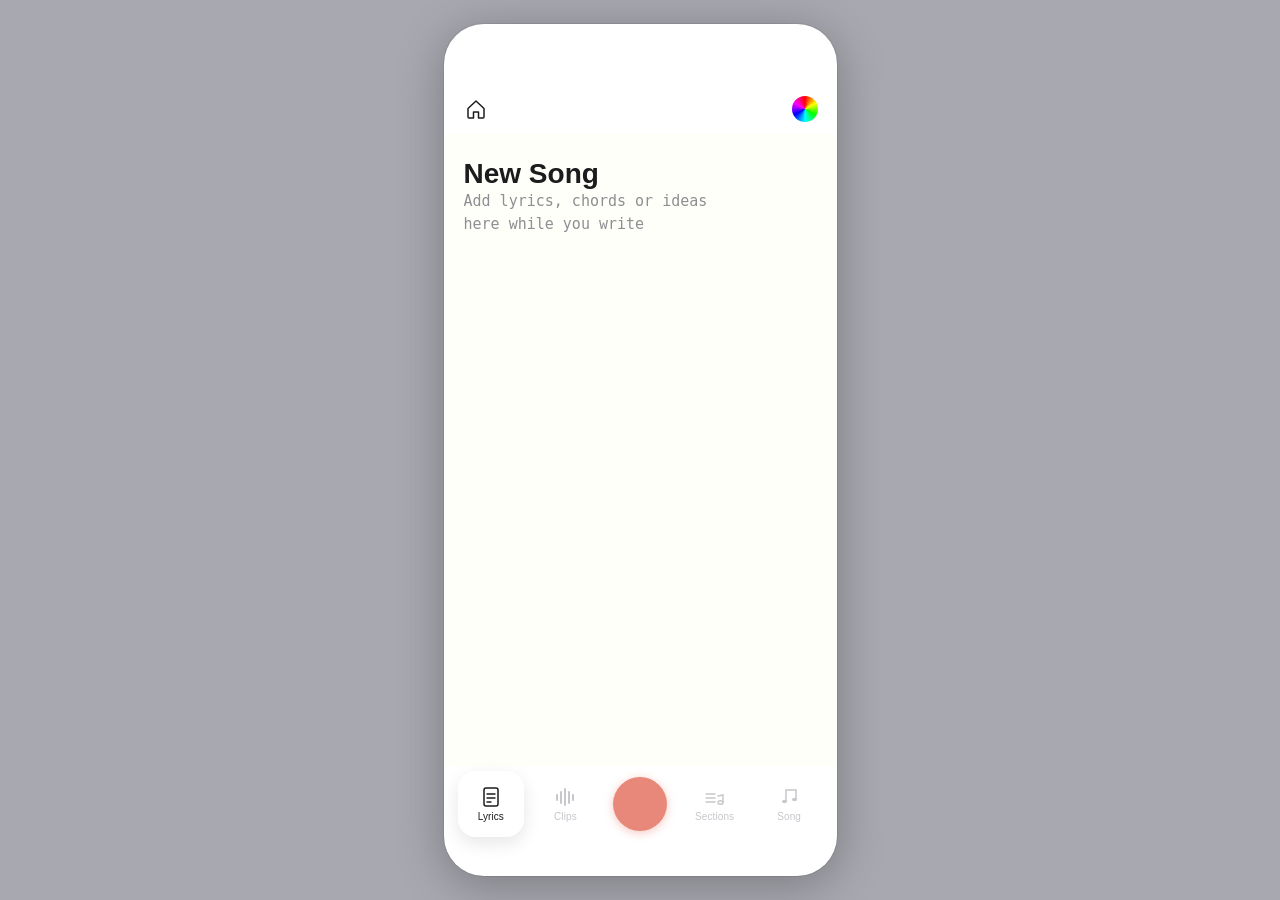
==== index.html @ d19381bf "Add files via upload" ====
<!DOCTYPE html>
<html lang="en">
<head>
  <meta charset="UTF-8" />
  <meta name="viewport" content="width=device-width, initial-scale=1.0" />
  <title>Looped</title>
  <link rel="stylesheet" href="styles.css?v=2" />
</head>
<body>

  <div id="app">

    <!-- Top Navigation -->
    <header id="top-nav">
      <button class="top-nav-btn" id="back-btn" aria-label="Back">
        <svg width="22" height="22" viewBox="0 0 22 22" fill="none">
          <path d="M13 17l-5-6 5-6" stroke="currentColor" stroke-width="1.8" stroke-linecap="round" stroke-linejoin="round"/>
        </svg>
      </button>
      <div class="top-nav-right">
        <button class="top-nav-btn" aria-label="Edit">
          <svg width="22" height="22" viewBox="0 0 22 22" fill="none">
            <path d="M15.5 3.5a2.121 2.121 0 013 3L7 18l-4 1 1-4 11.5-11.5z" stroke="currentColor" stroke-width="1.5" stroke-linecap="round" stroke-linejoin="round"/>
          </svg>
        </button>
        <button class="top-nav-btn" id="export-btn" aria-label="Share">
          <svg width="22" height="22" viewBox="0 0 22 22" fill="none">
            <path d="M8 10l3-4 3 4" stroke="currentColor" stroke-width="1.5" stroke-linecap="round" stroke-linejoin="round"/>
            <line x1="11" y1="6" x2="11" y2="15" stroke="currentColor" stroke-width="1.5" stroke-linecap="round"/>
            <path d="M5 15v2a2 2 0 002 2h8a2 2 0 002-2v-2" stroke="currentColor" stroke-width="1.5" stroke-linecap="round"/>
          </svg>
        </button>
      </div>
    </header>

    <!-- Main Content Area -->
    <main id="main-content">
      <!-- View content is loaded here dynamically by app.js -->
    </main>

    <!-- Bottom Navigation -->
    <nav id="bottom-nav">

      <button class="nav-item active" data-view="lyrics">
        <span class="nav-pill">
          <svg width="22" height="22" viewBox="0 0 22 22" fill="none">
            <rect x="4" y="2" width="14" height="18" rx="2" stroke="currentColor" stroke-width="1.5"/>
            <line x1="7" y1="8" x2="15" y2="8" stroke="currentColor" stroke-width="1.4" stroke-linecap="round"/>
            <line x1="7" y1="12" x2="15" y2="12" stroke="currentColor" stroke-width="1.4" stroke-linecap="round"/>
            <line x1="7" y1="16" x2="11" y2="16" stroke="currentColor" stroke-width="1.4" stroke-linecap="round"/>
          </svg>
          <span class="nav-label">Lyrics</span>
        </span>
      </button>

      <button class="nav-item" data-view="clips">
        <span class="nav-pill">
          <svg width="22" height="22" viewBox="0 0 22 22" fill="none">
            <line x1="3" y1="9" x2="3" y2="14" stroke="currentColor" stroke-width="2" stroke-linecap="round"/>
            <line x1="7" y1="6" x2="7" y2="17" stroke="currentColor" stroke-width="2" stroke-linecap="round"/>
            <line x1="11" y1="3" x2="11" y2="19" stroke="currentColor" stroke-width="2" stroke-linecap="round"/>
            <line x1="15" y1="6" x2="15" y2="17" stroke="currentColor" stroke-width="2" stroke-linecap="round"/>
            <line x1="19" y1="9" x2="19" y2="14" stroke="currentColor" stroke-width="2" stroke-linecap="round"/>
          </svg>
          <span class="nav-label">Clips</span>
        </span>
      </button>

      <!-- Central Record Button -->
      <button class="nav-record" data-view="record" aria-label="Record">
        <span class="record-dot"></span>
      </button>

      <button class="nav-item" data-view="sections">
        <span class="nav-pill">
          <svg width="22" height="22" viewBox="0 0 22 22" fill="none">
            <line x1="2" y1="8" x2="11" y2="8" stroke="currentColor" stroke-width="1.4" stroke-linecap="round"/>
            <line x1="2" y1="12" x2="11" y2="12" stroke="currentColor" stroke-width="1.4" stroke-linecap="round"/>
            <line x1="2" y1="16" x2="11" y2="16" stroke="currentColor" stroke-width="1.4" stroke-linecap="round"/>
            <ellipse cx="16.5" cy="16.5" rx="2.5" ry="1.8" stroke="currentColor" stroke-width="1.4"/>
            <line x1="19" y1="16.5" x2="19" y2="9" stroke="currentColor" stroke-width="1.4" stroke-linecap="round"/>
            <line x1="14" y1="10" x2="19" y2="9" stroke="currentColor" stroke-width="1.4" stroke-linecap="round"/>
          </svg>
          <span class="nav-label">Sections</span>
        </span>
      </button>

      <button class="nav-item" data-view="song">
        <span class="nav-pill">
          <svg width="22" height="22" viewBox="0 0 22 22" fill="none">
            <line x1="8" y1="4" x2="18" y2="4" stroke="currentColor" stroke-width="1.5" stroke-linecap="round"/>
            <line x1="8" y1="4" x2="8" y2="15" stroke="currentColor" stroke-width="1.5" stroke-linecap="round"/>
            <line x1="18" y1="4" x2="18" y2="13" stroke="currentColor" stroke-width="1.5" stroke-linecap="round"/>
            <ellipse cx="6.5" cy="15.5" rx="2.5" ry="1.8" fill="currentColor"/>
            <ellipse cx="16.5" cy="13.5" rx="2.5" ry="1.8" fill="currentColor"/>
          </svg>
          <span class="nav-label">Song</span>
        </span>
      </button>

    </nav>

  </div>

  <!-- Export Modal -->
  <div id="export-modal" class="modal hidden" role="dialog" aria-modal="true" aria-labelledby="modal-title">
    <div class="modal-backdrop"></div>
    <div class="modal-content">
      <h2 id="modal-title">Export</h2>
      <p>Export functionality coming soon.</p>
      <button id="modal-close">Close</button>
    </div>
  </div>

  <script src="app.js"></script>
</body>
</html>
---- styles.css ----
/* ─── Reset & Base ─────────────────────────────────────── */
*, *::before, *::after {
  box-sizing: border-box;
  margin: 0;
  padding: 0;
}

:root {
  --color-bg:           #f5f5f0;
  --color-surface:      #ffffff;
  --color-border:       #ebebeb;
  --color-text-primary: #1c1c1e;
  --color-text-muted:   #8e8e93;
  --color-inactive:     #c7c7cc;
  --color-record:       #e8887a;
  --color-green:        #b8d9bf;

  --top-nav-height:    50px;
  --bottom-nav-height: 76px;
  --app-max-width:     393px;
  --safe-area-top:     60px;
  --safe-area-bottom:  34px;
}

html, body {
  height: 100%;
  background-color: #a8a8b0;
  font-family: -apple-system, BlinkMacSystemFont, "Segoe UI", Helvetica, Arial, sans-serif;
  font-size: 16px;
  color: var(--color-text-primary);
}

body {
  display: flex;
  align-items: center;
  justify-content: center;
  padding: 40px 16px;
  min-height: 100vh;
}

/* ─── App Shell ─────────────────────────────────────────── */
#app {
  position: relative;
  display: flex;
  flex-direction: column;
  width: 393px;
  height: 852px;
  padding-top: var(--safe-area-top);
  padding-bottom: var(--safe-area-bottom);
  background-color: var(--color-surface);
  overflow: hidden;
  border-radius: 40px;
  box-shadow: 0 8px 48px rgba(0, 0, 0, 0.28), 0 0 0 1px rgba(0,0,0,0.08);
}

/* ─── Top Navigation ────────────────────────────────────── */
#top-nav {
  display: flex;
  align-items: center;
  justify-content: space-between;
  height: var(--top-nav-height);
  padding: 0 10px;
  background-color: transparent;
  border-bottom: none;
  flex-shrink: 0;
}

#app[data-view="sections"] #top-nav {
  padding-left: 20px;
  padding-right: 20px;
  height: 66px;
}

#app[data-view="song"] #top-nav {
  padding-left: 20px;
  padding-right: 20px;
  height: 88px;
}

#app[data-view="song"] .top-nav-right-stack {
  align-self: flex-start;
  margin-top: 2px;
}

#app[data-view="sections"] .top-nav-right-stack {
  position: relative;
}

#app[data-view="sections"] .top-nav-right-stack .top-nav-right-row:last-child {
  position: absolute;
  right: 0;
  top: 100%;
  margin-top: 2px;
}

#app[data-view="clips"] #top-nav {
  padding-left: 20px;
  padding-right: 20px;
}

.top-nav-btn {
  display: flex;
  align-items: center;
  justify-content: center;
  width: 44px;
  height: 44px;
  min-width: 44px;
  min-height: 44px;
  background: none;
  border: none;
  border-radius: 10px;
  cursor: pointer;
  color: var(--color-text-primary);
  transition: background-color 0.12s ease;
}

.top-nav-btn:hover {
  background-color: var(--color-bg);
}

.top-nav-right {
  display: flex;
  gap: 2px;
}

.top-nav-right-stack {
  display: flex;
  flex-direction: column;
  align-items: flex-end;
  gap: 2px;
  align-self: center;
}

.top-nav-right-row {
  display: flex;
  gap: 2px;
}

.top-nav-left-stack {
  display: flex;
  flex-direction: column;
  align-items: flex-start;
  gap: 4px;
}

.top-nav-title {
  font-size: 18px;
  font-weight: 700;
  letter-spacing: -0.3px;
  color: var(--color-text-primary);
}

.top-nav-title-large {
  font-size: 32px;
  font-weight: 800;
  letter-spacing: -0.6px;
}

.top-nav-dropdown {
  display: flex;
  align-items: center;
  gap: 5px;
  background: #f0f0f2;
  border: none;
  border-radius: 20px;
  padding: 8px 14px;
  min-height: 44px;
  font-size: 14px;
  font-weight: 500;
  color: var(--color-text-primary);
  cursor: pointer;
}

.rainbow-dot {
  display: block;
  width: 26px;
  height: 26px;
  border-radius: 50%;
  background: conic-gradient(red, yellow, lime, cyan, blue, magenta, red);
}

/* ─── Main Content ──────────────────────────────────────── */
#main-content {
  flex: 1;
  overflow-y: auto;
  display: flex;
  flex-direction: column;
  background-color: var(--color-surface);
}

/* ─── Bottom Navigation ─────────────────────────────────── */
#bottom-nav {
  display: flex;
  align-items: center;
  height: var(--bottom-nav-height);
  background-color: transparent;
  border-top: none;
  flex-shrink: 0;
  padding: 0 10px;
}

.nav-item {
  flex: 1;
  display: flex;
  align-items: center;
  justify-content: center;
  background: none;
  border: none;
  cursor: pointer;
  height: 100%;
  padding: 0;
}

.nav-pill {
  display: flex;
  flex-direction: column;
  align-items: center;
  gap: 3px;
  padding: 7px 12px;
  border-radius: 20px;
  color: var(--color-inactive);
  transition: color 0.15s ease, background-color 0.15s ease, box-shadow 0.15s ease;
}

.nav-item.active .nav-pill {
  background-color: rgba(255, 255, 255, 0.68);
  width: 66px;
  height: 66px;
  padding: 0;
  gap: 3px;
  border-radius: 18px;
  color: var(--color-text-primary);
  justify-content: center;
  text-align: center;
  box-shadow:
    0 6px 18px rgba(0, 0, 0, 0.10),
    0 0 0 1px rgba(255, 255, 255, 0.65);
  backdrop-filter: blur(14px);
  -webkit-backdrop-filter: blur(14px);
}

@supports not ((-webkit-backdrop-filter: blur(1px)) or (backdrop-filter: blur(1px))) {
  .nav-item.active .nav-pill {
    background-color: rgba(245, 245, 245, 0.95);
  }
}

.nav-item:not(.active):hover .nav-pill {
  color: var(--color-text-muted);
}

.nav-label {
  font-size: 10px;
  font-weight: 500;
  letter-spacing: 0.1px;
}

/* ─── Record Button ─────────────────────────────────────── */
.nav-record {
  flex: 1;
  display: flex;
  align-items: center;
  justify-content: center;
  background: none;
  border: none;
  cursor: pointer;
  height: 100%;
  padding: 0;
}

.record-dot {
  width: 54px;
  height: 54px;
  border-radius: 50%;
  background-color: var(--color-record);
  box-shadow: 0 2px 10px rgba(232, 136, 122, 0.45);
  transition: transform 0.1s ease, box-shadow 0.1s ease;
}

.nav-record:hover .record-dot {
  transform: scale(1.05);
  box-shadow: 0 4px 16px rgba(232, 136, 122, 0.55);
}

.nav-record:active .record-dot {
  transform: scale(0.95);
}

/* ─── Export Modal ──────────────────────────────────────── */
.modal {
  position: fixed;
  inset: 0;
  z-index: 100;
  display: flex;
  align-items: flex-end;
  justify-content: center;
}

.modal.hidden {
  display: none;
}

.modal-backdrop {
  position: absolute;
  inset: 0;
  background-color: rgba(0, 0, 0, 0.4);
}

.modal-content {
  position: relative;
  width: 100%;
  max-width: var(--app-max-width);
  background-color: var(--color-surface);
  border-radius: 16px 16px 0 0;
  padding: 28px 24px 40px;
  display: flex;
  flex-direction: column;
  gap: 12px;
}

.modal-content h2 {
  font-size: 18px;
  font-weight: 700;
}

.modal-content p {
  font-size: 15px;
  color: var(--color-text-muted);
}

#modal-close {
  align-self: flex-start;
  margin-top: 8px;
  padding: 10px 20px;
  background-color: var(--color-accent);
  color: #fff;
  border: none;
  border-radius: 8px;
  font-size: 15px;
  font-weight: 600;
  cursor: pointer;
}

#modal-close:hover {
  opacity: 0.9;
}

/* ─── Shared View Utilities ─────────────────────────────── */
.view-pad {
  padding: 24px 20px;
}

/* ─── Lyrics View ────────────────────────────────────────── */
.lyrics-view {
  background-color: #FFFFF9;
  min-height: 100%;
}

.lyrics-title {
  margin-top: 22px;
}

.lyrics-subtitle {
  max-width: 280px;
  margin-top: 10px;
}

.lyrics-view input.lyrics-title {
  display: block;
  width: 100%;
  border: none;
  outline: none;
  background: transparent;
  padding: 0;
  margin: 0;
  appearance: none;
  -webkit-appearance: none;
}

.lyrics-view textarea.lyrics-body {
  display: block;
  width: 100%;
  border: none;
  outline: none;
  background: transparent;
  padding: 0;
  margin: 0;
  resize: none;
  overflow: hidden;
  appearance: none;
  -webkit-appearance: none;
}

.lyrics-view textarea.lyrics-body::placeholder {
  color: var(--color-text-muted);
}

.page-title {
  font-size: 28px;
  font-weight: 700;
  margin-bottom: 8px;
  color: var(--color-text-primary);
}

.page-subtitle {
  font-size: 15px;
  color: var(--color-text-muted);
  line-height: 1.5;
}

.btn-pill {
  background: #f0f0f2;
  border: none;
  border-radius: 20px;
  padding: 8px 18px;
  min-width: 44px;
  min-height: 44px;
  font-size: 14px;
  font-weight: 500;
  color: var(--color-text-primary);
  cursor: pointer;
  white-space: nowrap;
}

.btn-pill:hover {
  background: #e6e6e8;
}

/* ─── Clips View ─────────────────────────────────────────── */
.clips-view {
  padding-top: 22px;
}

.clips-header {
  display: flex;
  align-items: center;
  justify-content: space-between;
  margin-bottom: 14px;
}

.clips-title {
  font-size: 32px;
  font-weight: 800;
  letter-spacing: -0.6px;
}

.clips-filter {
  display: flex;
  align-items: center;
  gap: 10px;
  padding: 10px 18px;
  min-width: 44px;
  min-height: 44px;
  border-radius: 22px;
  border: none;
  background: rgba(240, 240, 242, 0.95);
  color: var(--color-text-primary);
  font-size: 15px;
  font-weight: 500;
}

.clips-filter-chevron {
  font-size: 18px;
  line-height: 1;
  transform: translateY(-1px);
}

.clips-toolbar {
  display: flex;
  gap: 10px;
  margin-bottom: 14px;
}

.search-bar {
  flex: 1;
  display: flex;
  align-items: center;
  gap: 8px;
  background: #f0f0f2;
  border-radius: 12px;
  padding: 10px 14px;
  color: var(--color-text-muted);
}

.search-bar span {
  font-size: 15px;
  color: var(--color-text-muted);
}

.clip-list {
  display: flex;
  flex-direction: column;
  gap: 8px;
}

.clip-row {
  display: flex;
  align-items: center;
  justify-content: space-between;
  background: var(--color-surface);
  border-radius: 14px;
  padding: 16px 18px;
  box-shadow: 0 2px 10px rgba(0,0,0,0.10);
  cursor: pointer;
}

.clip-row:hover {
  background: #fafafa;
}

.clip-name {
  font-size: 15px;
  font-weight: 500;
  color: var(--color-text-primary);
}

.clip-duration {
  font-size: 14px;
  color: var(--color-text-muted);
}

/* ─── Record View ────────────────────────────────────────── */
.record-screen {
  flex: 1;
  display: flex;
  flex-direction: column;
  background-color: var(--color-surface);
}

.time-ruler {
  display: flex;
  justify-content: space-between;
  padding: 38px 20px 8px;
  color: var(--color-text-muted);
  font-size: 12px;
  font-weight: 400;
}

.timeline-canvas {
  flex: 0 0 360px;
  height: 360px;
  position: relative;
  overflow: hidden;
}

.recording-canvas {
  position: absolute;
  inset: 0;
  width: 100%;
  height: 100%;
}

.tick-line {
  position: absolute;
  top: 18px;
  bottom: 18px;
  width: 1px;
  background: #d9d9d9;
  transform: translateX(-50%);
}

.scrubber-col {
  position: absolute;
  top: 18px;
  bottom: 18px;
  display: flex;
  flex-direction: column;
  align-items: center;
  justify-content: space-between;
  padding: 0;
  transform: translateX(-50%);
  z-index: 2;
}

.scrubber-col::after {
  content: '';
  position: absolute;
  top: 12px;
  bottom: 12px;
  left: 50%;
  width: 1.5px;
  background: #7a7a7a;
  transform: translateX(-50%);
}

.scrubber-handle {
  width: 16px;
  height: 16px;
  border-radius: 50%;
  background: #7a7a7a;
  position: relative;
  z-index: 1;
  flex-shrink: 0;
}

.bookmark-hint {
  text-align: center;
  padding: 18px 20px 40px;
  font-size: 14px;
  color: var(--color-text-muted);
}

/* ─── Sections View ──────────────────────────────────────── */
.recording-list {
  display: flex;
  flex-direction: column;
  gap: 8px;
  padding: 20px 20px 16px;
}

.section-clip-list {
  overflow-y: auto;
  -webkit-overflow-scrolling: touch;
}

.recording-row {
  display: flex;
  align-items: center;
  gap: 14px;
  background: var(--color-surface);
  border-radius: 14px;
  padding: 12px 16px;
  box-shadow: 0 1px 4px rgba(0,0,0,0.06);
  cursor: pointer;
}

.recording-icon {
  width: 44px;
  height: 44px;
  border-radius: 50%;
  background: #e4f2e8;
  display: flex;
  align-items: center;
  justify-content: center;
  flex-shrink: 0;
  color: #5a9e6a;
}

.recording-name {
  font-size: 15px;
  font-weight: 500;
  color: var(--color-text-primary);
}

.section-bottom {
  border-top: 1px solid var(--color-border);
  margin-top: auto;
}

.playback-controls {
  display: flex;
  align-items: center;
  justify-content: space-between;
  padding: 12px 28px;
}

.playback-btn {
  background: none;
  border: none;
  cursor: pointer;
  color: var(--color-text-primary);
  display: flex;
  align-items: center;
  justify-content: center;
  width: 40px;
  height: 40px;
  border-radius: 50%;
  transition: background 0.12s;
}

.playback-btn:hover {
  background: var(--color-bg);
}

.section-timeline {
  padding: 0 20px 16px;
}

.section-time-ruler {
  display: flex;
  justify-content: space-between;
  font-size: 11px;
  color: var(--color-text-muted);
  margin-bottom: 6px;
  position: relative;
  line-height: 1;
}

.section-meta {
  display: flex;
  align-items: center;
  justify-content: space-between;
  margin-top: 10px;
}

.section-clip-count {
  font-size: 11px;
  color: var(--color-text-muted);
  line-height: 1;
}

.section-meta .duration-label {
  margin: 0;
}

.section-track {
  background: #dff0e6;
  border-radius: 10px;
  padding: 10px 12px 8px;
  position: relative;
}

.section-track::before {
  content: "";
  position: absolute;
  left: 12px;
  right: 12px;
  top: 36px;
  bottom: 12px;
  z-index: 0;
  background-image: linear-gradient(
    to right,
    rgba(0,0,0,0.10) 0,
    rgba(0,0,0,0.10) 1px,
    transparent 1px,
    transparent 25%
  );
  background-size: 25% 100%;
  pointer-events: none;
}

.section-track-label {
  font-size: 13px;
  font-weight: 600;
  margin-bottom: 8px;
  color: var(--color-text-primary);
}

.section-playhead {
  position: absolute;
  top: 0;
  bottom: 0;
  left: 0%;
  width: 2px;
  background: rgba(28, 28, 30, 0.75);
  pointer-events: none;
  z-index: 2;
}

.waveform {
  height: 56px;
  display: flex;
  align-items: flex-end;
  gap: 4px;
  position: relative;
  z-index: 1;
}

.waveform span {
  flex: 1;
  background: rgba(28,28,30,0.65);
  border-radius: 1px;
  min-height: 2px;
}

.duration-label {
  display: block;
  text-align: right;
  padding-top: 6px;
  font-size: 13px;
  color: var(--color-text-muted);
}

/* ─── Song View ──────────────────────────────────────────── */
.song-timeline {
  padding: 34px 20px 0;
  overflow-x: auto;
  overflow-y: hidden;
  -webkit-overflow-scrolling: touch;
}

.song-timeline-inner {
  min-width: 720px;
  display: flex;
  align-items: stretch;
  gap: 4px;
}

.song-section-strip {
  flex: 0 0 240px;
}

.song-empty-state {
  flex: 1 1 auto;
  min-width: 0;
}

.song-empty-card {
  position: relative;
  margin: 0;
  min-height: 180px;
  border: 1.5px dashed rgba(100, 180, 130, 0.5);
  border-radius: 14px;
  overflow: hidden;
  cursor: pointer;
  display: flex;
  align-items: center;
  justify-content: center;
  background-image: repeating-linear-gradient(
    to right,
    rgba(100, 180, 130, 0.1) 0,
    rgba(100, 180, 130, 0.1) 1px,
    transparent 1px,
    transparent 20%
  );
}

.song-empty-card::before {
  content: '';
  position: absolute;
  top: 0; left: 0; right: 0;
  height: 36px;
  background: #dff0e6;
  border-radius: 14px 14px 0 0;
}

.song-empty-card-content {
  position: relative;
  display: flex;
  flex-direction: column;
  align-items: center;
  gap: 8px;
}

.song-empty-card-icon {
  color: rgba(28, 28, 30, 0.35);
  display: flex;
  align-items: center;
}

.song-empty-card-label {
  font-size: 13px;
  color: rgba(28, 28, 30, 0.45);
}

.song-time-ruler {
  display: flex;
  justify-content: space-between;
  font-size: 11px;
  color: var(--color-text-muted);
  margin-bottom: 6px;
  position: relative;
}

.song-section-strip {
  background: #dff0e6;
  border-radius: 14px;
  padding: 12px 14px 10px;
}

.song-section-label {
  font-size: 13px;
  font-weight: 600;
  margin-bottom: 10px;
  color: var(--color-text-primary);
}

.song-section-wave {
  height: 120px;
  display: flex;
  align-items: center;
}

.song-section-wave .waveform {
  width: 100%;
  height: 70px;
  gap: 4px;
}

.song-ruler-dot {
  position: absolute;
  left: 20%;
  top: -4px;
  width: 10px;
  height: 10px;
  border-radius: 50%;
  background: #bbb;
  transform: translateX(-50%);
}

.section-blocks {
  display: flex;
  gap: 3px;
  overflow: hidden;
  border-radius: 10px;
}

.section-block {
  flex: 1;
  border-radius: 10px;
  padding: 10px 10px 8px;
  min-width: 0;
  overflow: hidden;
}

.section-block.color-mint  { background: #d8f0e2; }
.section-block.color-blue  { background: #d8e8f0; }
.section-block.color-green { background: #e2f0d8; }

.sb-name {
  font-size: 13px;
  font-weight: 600;
  display: block;
  margin-bottom: 8px;
  color: var(--color-text-primary);
}

.song-meta {
  display: flex;
  justify-content: space-between;
  padding: 12px 20px 6px;
  font-size: 13px;
  color: var(--color-text-muted);
}

.song-controls {
  display: flex;
  justify-content: space-between;
  align-items: center;
  padding: 6px 36px;
}

.song-controls button {
  background: none;
  border: none;
  cursor: pointer;
  color: var(--color-text-primary);
  display: flex;
  align-items: center;
  justify-content: center;
  width: 44px;
  height: 44px;
  border-radius: 50%;
}

.song-controls button:hover {
  background: var(--color-bg);
}

.song-scrubber {
  padding: 26px 20px 12px;
}

.scrubber-track {
  position: relative;
  height: 6px;
  background: #9e9ea2;
  border-radius: 999px;
  margin-bottom: 8px;
  max-width: 330px;
  margin-left: auto;
  margin-right: auto;
}

.scrubber-fill {
  display: none;
}

.scrubber-thumb {
  position: absolute;
  top: 50%;
  width: 56px;
  height: 30px;
  border-radius: 16px;
  background: var(--color-surface);
  border: 1.5px solid #d0d0d0;
  transform: translate(-50%, -50%);
  box-shadow: 0 1px 5px rgba(0,0,0,0.15);
}

.scrubber-time {
  text-align: right;
  font-size: 12px;
  color: var(--color-text-muted);
}

/* ─── Add to Song Mode (scoped) ─────────────────────────────────────────── */

.clips-view:has(.add-to-song-mode) {
  flex: 1;
  min-height: 0;
  display: flex;
  flex-direction: column;
}

.clips-view:has(.add-to-song-mode) .clips-toolbar {
  display: none;
}

.clip-list:has(.add-to-song-mode) {
  flex: 1;
  min-height: 0;
}

.add-to-song-mode {
  display: flex;
  flex-direction: column;
  flex: 1;
  padding: 0 0 60px;
}

.add-to-song-mode .ats-pinned-clip {
  position: relative;
  margin-top: 34px;
  margin-left: 16px;
  margin-bottom: 28px;
  overflow: visible;
}

.add-to-song-mode .ats-pinned-clip .clip-name {
  padding-left: 28px;
}

.add-to-song-mode .ats-pinned-clip::before {
  content: "";
  position: absolute;
  top: -18px;
  left: -18px;
  width: 54px;
  height: 54px;
  border-radius: 50%;
  background: #ffffff;
  border: 1.5px solid rgba(140, 200, 130, 0.55);
  box-shadow:
    0 2px 5px rgba(0, 0, 0, 0.08),
    0 0 28px rgba(140, 200, 130, 0.45);
  pointer-events: none;
  z-index: 2;
}

.add-to-song-mode .ats-sections-area {
  position: relative;
  margin-top: auto;
}

.add-to-song-mode .ats-sections-track {
  display: flex;
  flex-direction: row;
  gap: 12px;
  overflow-x: auto;
  overflow-y: hidden;
  padding: 8px 16px 16px;
  -webkit-overflow-scrolling: touch;
  scrollbar-width: none;
}

.add-to-song-mode .ats-sections-track::-webkit-scrollbar {
  display: none;
}

.add-to-song-mode .ats-empty-card,
.add-to-song-mode .ats-section-card,
.add-to-song-mode .ats-add-section-card {
  position: relative;
  flex: 0 0 auto;
  width: 280px;
  min-height: 160px;
  border-radius: 18px;
  padding: 22px 16px;
  display: flex;
  flex-direction: column;
  box-sizing: border-box;
}

.add-to-song-mode .ats-empty-card {
  background: #f2faf1;
  border: 2px dashed #9ccf96;
  align-items: center;
  justify-content: center;
  gap: 14px;
  text-align: center;
  color: rgba(28, 28, 30, 0.7);
  cursor: pointer;
}

.add-to-song-mode .ats-sections-track:has(.ats-empty-card:only-child) {
  overflow-x: hidden;
}

.add-to-song-mode .ats-empty-card:only-child {
  flex: 1 1 auto;
  width: auto;
  min-width: 0;
}

.add-to-song-mode .ats-empty-card::before {
  content: "";
  position: absolute;
  left: -18px;
  top: 50%;
  width: 10px;
  height: 10px;
  border-radius: 50%;
  background: rgba(28, 28, 30, 0.25);
  transform: translateY(-50%);
}

.add-to-song-mode .ats-plus {
  color: rgba(28, 28, 30, 0.6);
  display: inline-flex;
  align-items: center;
}

.add-to-song-mode .ats-empty-text {
  font-size: 14px;
  line-height: 1.4;
}

.add-to-song-mode .ats-section-card {
  background: #eaf6e9;
  border: 1.5px solid #9ccf96;
  justify-content: flex-start;
  cursor: pointer;
  transition: border-color 0.15s ease, box-shadow 0.15s ease;
}

.add-to-song-mode .ats-section-card.is-selected {
  border-width: 2px;
  border-color: #5fae5b;
  box-shadow: 0 0 0 2px rgba(95, 174, 91, 0.18);
}

.add-to-song-mode .ats-section-title-row {
  display: flex;
  align-items: center;
  justify-content: space-between;
  gap: 8px;
  margin-bottom: 10px;
}

.add-to-song-mode .ats-section-title-row .ats-section-title {
  margin-bottom: 0;
}

.add-to-song-mode .ats-selected-badge {
  font-size: 12px;
  font-weight: 600;
  color: #3f8a3a;
  white-space: nowrap;
  flex: 0 0 auto;
}

.add-to-song-mode .ats-section-card::before {
  content: "";
  position: absolute;
  left: -18px;
  top: 50%;
  width: 10px;
  height: 10px;
  border-radius: 50%;
  background: rgba(28, 28, 30, 0.25);
  transform: translateY(-50%);
}

.add-to-song-mode .ats-section-title {
  font-weight: 600;
  font-size: 15px;
  color: rgba(28, 28, 30, 0.85);
  margin-bottom: 10px;
}

.add-to-song-mode .ats-section-body {
  flex: 1;
  font-size: 13px;
  color: rgba(28, 28, 30, 0.6);
  text-align: center;
  display: flex;
  align-items: center;
  justify-content: center;
  padding: 14px 0;
}

.add-to-song-mode .ats-section-count {
  font-size: 12px;
  color: rgba(28, 28, 30, 0.55);
  margin-top: 6px;
}

.add-to-song-mode .ats-clip-pill {
  display: flex;
  align-items: center;
  gap: 10px;
  background: rgba(255, 255, 255, 0.85);
  border-radius: 999px;
  padding: 5px 14px 5px 5px;
  width: 100%;
  box-sizing: border-box;
  box-shadow: 0 1px 3px rgba(0, 0, 0, 0.05);
}

.add-to-song-mode .ats-clip-pill-dot {
  flex: 0 0 auto;
  width: 22px;
  height: 22px;
  border-radius: 50%;
  background: #ffffff;
  border: 1.5px solid rgba(140, 200, 130, 0.55);
  box-shadow: 0 0 8px rgba(140, 200, 130, 0.4);
}

.add-to-song-mode .ats-clip-pill-name {
  font-size: 13px;
  font-weight: 500;
  color: rgba(28, 28, 30, 0.85);
  white-space: nowrap;
  overflow: hidden;
  text-overflow: ellipsis;
}

.add-to-song-mode .ats-add-section-card {
  background: transparent;
  border: 2px dashed rgba(28, 28, 30, 0.2);
  align-items: center;
  justify-content: center;
  gap: 8px;
  color: rgba(28, 28, 30, 0.55);
  cursor: pointer;
}

.add-to-song-mode .ats-add-label {
  font-size: 13px;
  font-weight: 500;
}

.add-to-song-mode .ats-done-btn {
  display: block;
  margin: 28px auto 0;
  padding: 10px 36px;
  border-radius: 999px;
  background: rgba(0, 0, 0, 0.08);
  border: none;
  color: rgba(28, 28, 30, 0.55);
  font-weight: 600;
  font-size: 14px;
  cursor: default;
}

.add-to-song-mode .ats-done-btn.is-enabled {
  background: #1c1c1e;
  color: #ffffff;
  cursor: pointer;
}
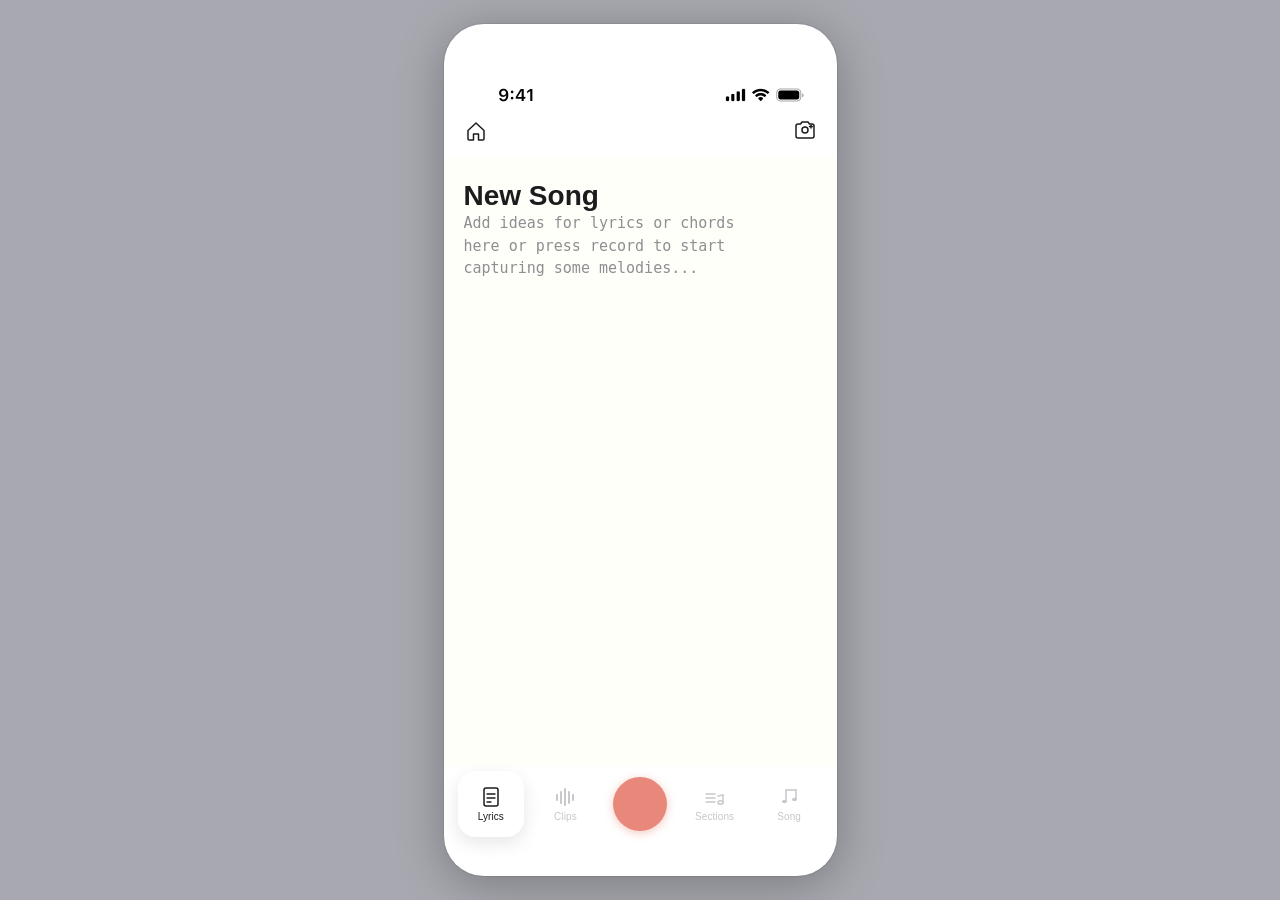
==== commit 6d5e533b: "add iphone safe space status image" ====
--- a/index.html
+++ b/index.html
@@ -3,12 +3,15 @@
 <head>
   <meta charset="UTF-8" />
   <meta name="viewport" content="width=device-width, initial-scale=1.0" />
-  <title>Looped</title>
+  <title>Beatroot</title>
   <link rel="stylesheet" href="styles.css?v=2" />
 </head>
 <body>
 
   <div id="app">
+
+    <!-- Phone status bar -->
+    <img src="assets/safe-space-apple-top-of-phone-hardcoded-image.png" alt="" aria-hidden="true" id="phone-status-bar" />
 
     <!-- Top Navigation -->
     <header id="top-nav">
--- a/styles.css
+++ b/styles.css
@@ -3,6 +3,13 @@
   box-sizing: border-box;
   margin: 0;
   padding: 0;
+}
+
+/* ─── Phone Status Bar ──────────────────────────────────── */
+#phone-status-bar {
+  display: block;
+  width: 100%;
+  height: auto;
 }
 
 :root {
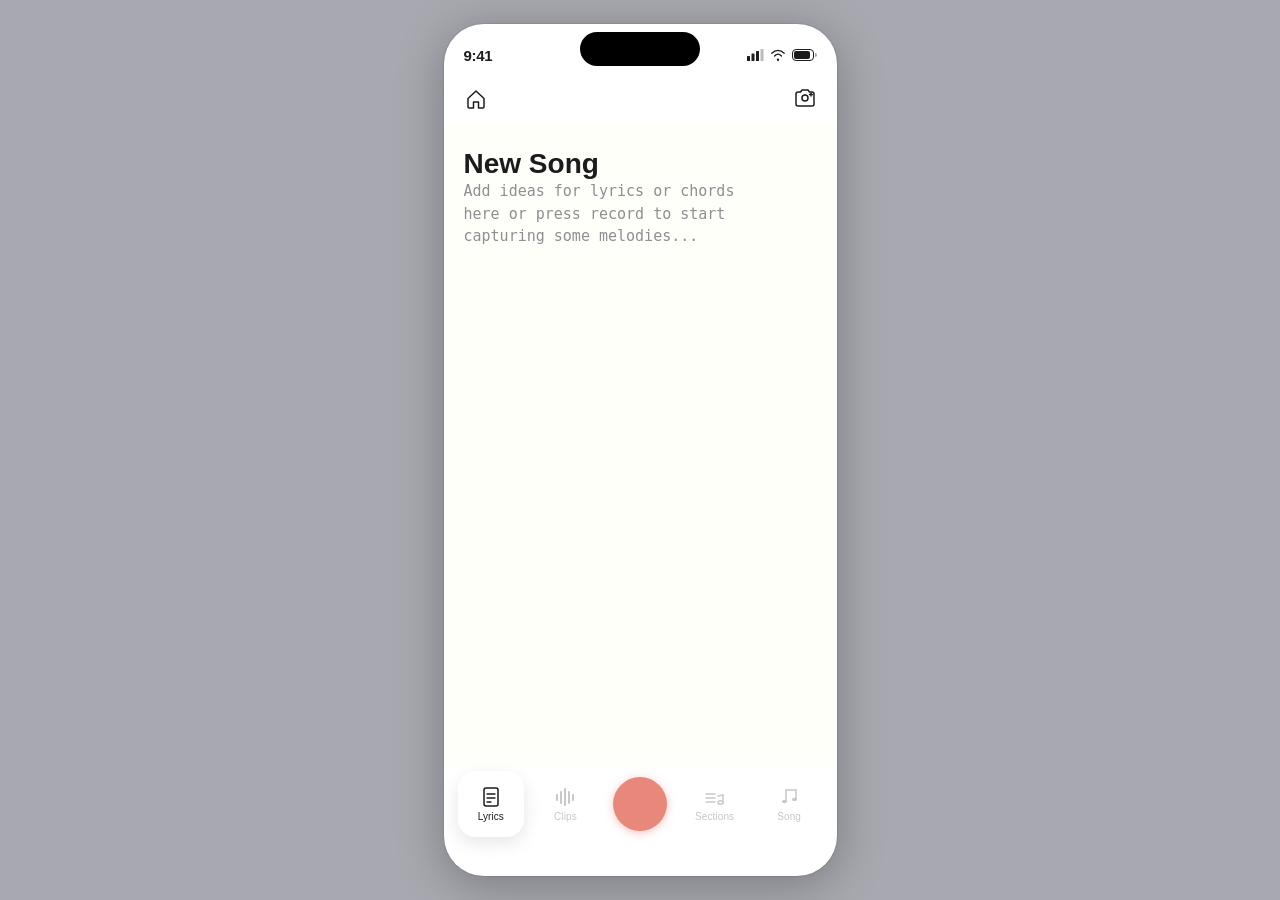
==== commit 747c751f: "fix the top bar, remove image and use code" ====
--- a/index.html
+++ b/index.html
@@ -11,7 +11,31 @@
   <div id="app">
 
     <!-- Phone status bar -->
-    <img src="assets/safe-space-apple-top-of-phone-hardcoded-image.png" alt="" aria-hidden="true" id="phone-status-bar" />
+    <div id="phone-status-bar" aria-hidden="true">
+      <span class="status-time">9:41</span>
+      <span class="status-notch"></span>
+      <span class="status-icons">
+        <!-- Signal bars -->
+        <svg width="17" height="12" viewBox="0 0 17 12" fill="none">
+          <rect x="0" y="7" width="3" height="5" rx="0.5" fill="currentColor"/>
+          <rect x="4.5" y="4.5" width="3" height="7.5" rx="0.5" fill="currentColor"/>
+          <rect x="9" y="2" width="3" height="10" rx="0.5" fill="currentColor"/>
+          <rect x="13.5" y="0" width="3" height="12" rx="0.5" fill="currentColor" opacity="0.3"/>
+        </svg>
+        <!-- WiFi -->
+        <svg width="16" height="12" viewBox="0 0 16 12" fill="none">
+          <path d="M8 9.5a1.2 1.2 0 110 2.4A1.2 1.2 0 018 9.5z" fill="currentColor"/>
+          <path d="M4.5 7C5.7 5.8 6.8 5.2 8 5.2s2.3.6 3.5 1.8" stroke="currentColor" stroke-width="1.3" stroke-linecap="round" fill="none"/>
+          <path d="M1.8 4.3C3.7 2.4 5.7 1.4 8 1.4s4.3 1 6.2 2.9" stroke="currentColor" stroke-width="1.3" stroke-linecap="round" fill="none"/>
+        </svg>
+        <!-- Battery -->
+        <svg width="25" height="12" viewBox="0 0 25 12" fill="none">
+          <rect x="0.5" y="0.5" width="21" height="11" rx="3.5" stroke="currentColor" stroke-width="1"/>
+          <rect x="2" y="2" width="16" height="8" rx="2" fill="currentColor"/>
+          <path d="M23 4v4a2 2 0 000-4z" fill="currentColor" opacity="0.4"/>
+        </svg>
+      </span>
+    </div>
 
     <!-- Top Navigation -->
     <header id="top-nav">
--- a/styles.css
+++ b/styles.css
@@ -7,9 +7,40 @@
 
 /* ─── Phone Status Bar ──────────────────────────────────── */
 #phone-status-bar {
-  display: block;
+  display: flex;
+  align-items: center;
+  justify-content: space-between;
   width: 100%;
-  height: auto;
+  height: 50px;
+  padding: 12px 20px 0;
+  flex-shrink: 0;
+  position: relative;
+}
+
+.status-time {
+  font-size: 15px;
+  font-weight: 600;
+  letter-spacing: -0.3px;
+  color: var(--color-text-primary);
+  min-width: 40px;
+}
+
+.status-notch {
+  position: absolute;
+  left: 50%;
+  top: 8px;
+  transform: translateX(-50%);
+  width: 120px;
+  height: 34px;
+  background: #000;
+  border-radius: 20px;
+}
+
+.status-icons {
+  display: flex;
+  align-items: center;
+  gap: 6px;
+  color: var(--color-text-primary);
 }
 
 :root {
@@ -52,7 +83,7 @@
   flex-direction: column;
   width: 393px;
   height: 852px;
-  padding-top: var(--safe-area-top);
+  padding-top: 0;
   padding-bottom: var(--safe-area-bottom);
   background-color: var(--color-surface);
   overflow: hidden;
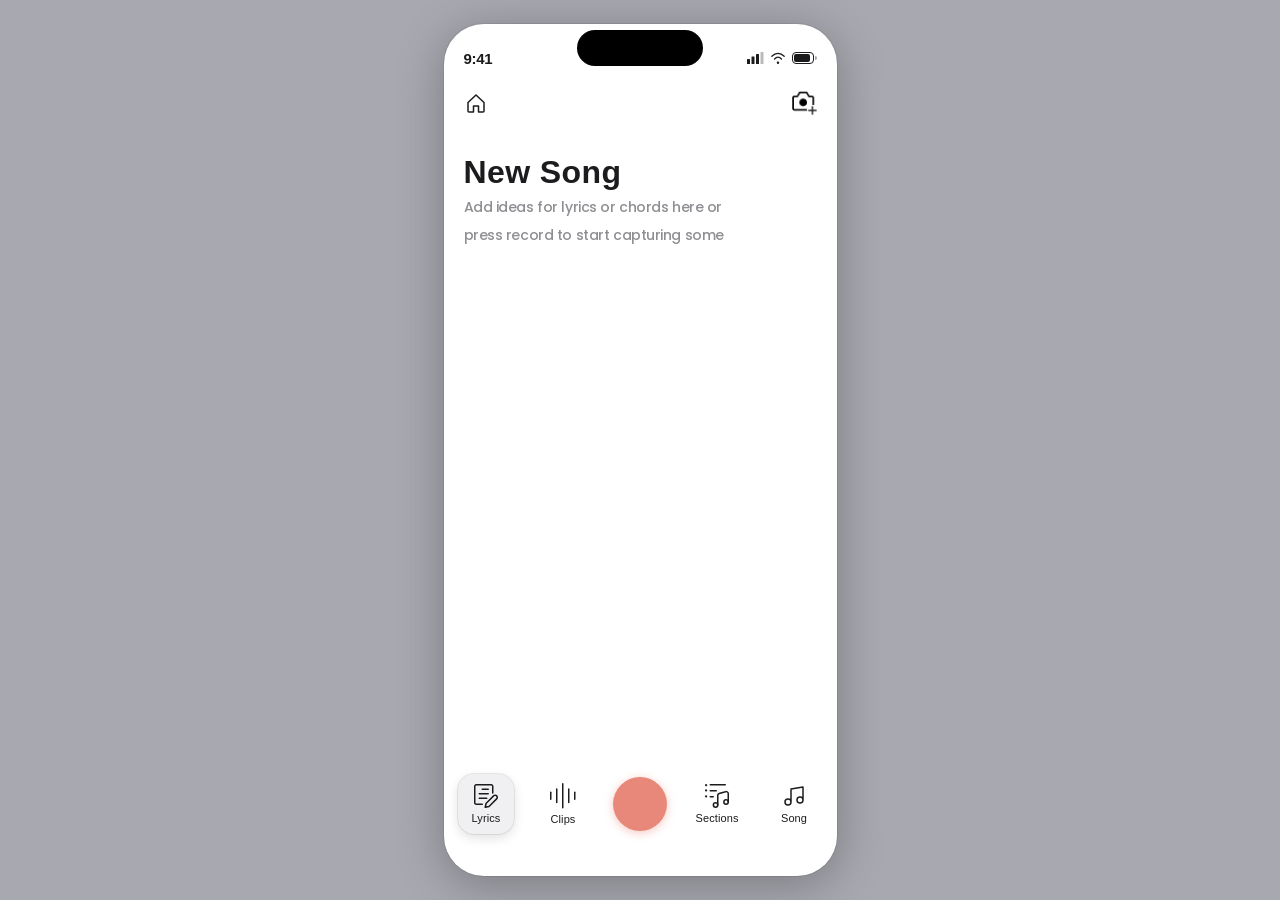
==== commit a271203a: "jupdate bottom nav and deleted an duplicate beatroot folder" ====
--- a/index.html
+++ b/index.html
@@ -4,6 +4,9 @@
   <meta charset="UTF-8" />
   <meta name="viewport" content="width=device-width, initial-scale=1.0" />
   <title>Beatroot</title>
+  <link rel="preconnect" href="https://fonts.googleapis.com" />
+  <link rel="preconnect" href="https://fonts.gstatic.com" crossorigin />
+  <link href="https://fonts.googleapis.com/css2?family=Poppins:wght@500&display=swap" rel="stylesheet" />
   <link rel="stylesheet" href="styles.css?v=2" />
 </head>
 <body>
@@ -70,11 +73,8 @@
 
       <button class="nav-item active" data-view="lyrics">
         <span class="nav-pill">
-          <svg width="22" height="22" viewBox="0 0 22 22" fill="none">
-            <rect x="4" y="2" width="14" height="18" rx="2" stroke="currentColor" stroke-width="1.5"/>
-            <line x1="7" y1="8" x2="15" y2="8" stroke="currentColor" stroke-width="1.4" stroke-linecap="round"/>
-            <line x1="7" y1="12" x2="15" y2="12" stroke="currentColor" stroke-width="1.4" stroke-linecap="round"/>
-            <line x1="7" y1="16" x2="11" y2="16" stroke="currentColor" stroke-width="1.4" stroke-linecap="round"/>
+          <svg width="24" height="24" viewBox="0 0 24 24" fill="none" xmlns="http://www.w3.org/2000/svg">
+            <path d="M8.24609 20.25H2.24609C1.84827 20.25 1.46674 20.092 1.18543 19.8107C0.904129 19.5294 0.746094 19.1478 0.746094 18.75V2.25C0.746094 1.85218 0.904129 1.47064 1.18543 1.18934C1.46674 0.908035 1.84827 0.75 2.24609 0.75H17.2461C17.6439 0.75 18.0255 0.908035 18.3068 1.18934C18.5881 1.47064 18.7461 1.85218 18.7461 2.25V9M8.24609 5.25H14.2461M5.24609 9.75H14.2461M5.24609 14.25H12.7461M22.6271 14.87L15.0001 22.5L11.2501 23.25L12.0001 19.5L19.6311 11.87C19.8274 11.6734 20.0605 11.5174 20.3171 11.4109C20.5737 11.3045 20.8488 11.2497 21.1266 11.2497C21.4044 11.2497 21.6795 11.3045 21.9361 11.4109C22.1927 11.5174 22.4258 11.6734 22.6221 11.87L22.6311 11.878C23.0273 12.2753 23.2494 12.8137 23.2486 13.3748C23.2479 13.9359 23.0243 14.4737 22.6271 14.87Z" stroke="currentColor" stroke-width="1.5" stroke-linecap="round" stroke-linejoin="round"/>
           </svg>
           <span class="nav-label">Lyrics</span>
         </span>
@@ -82,12 +82,12 @@
 
       <button class="nav-item" data-view="clips">
         <span class="nav-pill">
-          <svg width="22" height="22" viewBox="0 0 22 22" fill="none">
-            <line x1="3" y1="9" x2="3" y2="14" stroke="currentColor" stroke-width="2" stroke-linecap="round"/>
-            <line x1="7" y1="6" x2="7" y2="17" stroke="currentColor" stroke-width="2" stroke-linecap="round"/>
-            <line x1="11" y1="3" x2="11" y2="19" stroke="currentColor" stroke-width="2" stroke-linecap="round"/>
-            <line x1="15" y1="6" x2="15" y2="17" stroke="currentColor" stroke-width="2" stroke-linecap="round"/>
-            <line x1="19" y1="9" x2="19" y2="14" stroke="currentColor" stroke-width="2" stroke-linecap="round"/>
+          <svg width="26" height="26" viewBox="0 0 26 26" fill="none" xmlns="http://www.w3.org/2000/svg">
+            <path d="M12.75 0.75V24.75" stroke="currentColor" stroke-width="1.5" stroke-linecap="round" stroke-linejoin="round"/>
+            <path d="M6.75 5.8927V19.607" stroke="currentColor" stroke-width="1.5" stroke-linecap="round" stroke-linejoin="round"/>
+            <path d="M18.75 5.8927V19.607" stroke="currentColor" stroke-width="1.5" stroke-linecap="round" stroke-linejoin="round"/>
+            <path d="M0.75 9.32141V16.1786" stroke="currentColor" stroke-width="1.5" stroke-linecap="round" stroke-linejoin="round"/>
+            <path d="M24.75 9.32141V16.1786" stroke="currentColor" stroke-width="1.5" stroke-linecap="round" stroke-linejoin="round"/>
           </svg>
           <span class="nav-label">Clips</span>
         </span>
@@ -100,13 +100,19 @@
 
       <button class="nav-item" data-view="sections">
         <span class="nav-pill">
-          <svg width="22" height="22" viewBox="0 0 22 22" fill="none">
-            <line x1="2" y1="8" x2="11" y2="8" stroke="currentColor" stroke-width="1.4" stroke-linecap="round"/>
-            <line x1="2" y1="12" x2="11" y2="12" stroke="currentColor" stroke-width="1.4" stroke-linecap="round"/>
-            <line x1="2" y1="16" x2="11" y2="16" stroke="currentColor" stroke-width="1.4" stroke-linecap="round"/>
-            <ellipse cx="16.5" cy="16.5" rx="2.5" ry="1.8" stroke="currentColor" stroke-width="1.4"/>
-            <line x1="19" y1="16.5" x2="19" y2="9" stroke="currentColor" stroke-width="1.4" stroke-linecap="round"/>
-            <line x1="14" y1="10" x2="19" y2="9" stroke="currentColor" stroke-width="1.4" stroke-linecap="round"/>
+          <svg width="24" height="24" viewBox="0 0 24 24" fill="none" xmlns="http://www.w3.org/2000/svg">
+            <path d="M21.052 20.25C22.2659 20.25 23.25 19.2659 23.25 18.052C23.25 16.8381 22.2659 15.854 21.052 15.854C19.8381 15.854 18.854 16.8381 18.854 18.052C18.854 19.2659 19.8381 20.25 21.052 20.25Z" stroke="currentColor" stroke-width="1.5" stroke-linecap="round" stroke-linejoin="round"/>
+            <path d="M10.552 23.25C11.7659 23.25 12.75 22.2659 12.75 21.052C12.75 19.8381 11.7659 18.854 10.552 18.854C9.33808 18.854 8.354 19.8381 8.354 21.052C8.354 22.2659 9.33808 23.25 10.552 23.25Z" stroke="currentColor" stroke-width="1.5" stroke-linecap="round" stroke-linejoin="round"/>
+            <path d="M12.75 21.052V11.4C12.7498 10.9656 12.8864 10.5423 13.1404 10.1899C13.3944 9.83757 13.7529 9.57414 14.165 9.43699L20.527 7.70999C20.8379 7.60616 21.1691 7.57774 21.4932 7.62706C21.8173 7.67639 22.125 7.80205 22.3909 7.99368C22.6569 8.18532 22.8735 8.43743 23.0229 8.72924C23.1722 9.02104 23.2501 9.34418 23.25 9.67199V18.052" stroke="currentColor" stroke-width="1.5" stroke-linecap="round" stroke-linejoin="round"/>
+            <path d="M5.25 0.75H20.25" stroke="currentColor" stroke-width="1.5" stroke-linecap="round" stroke-linejoin="round"/>
+            <path d="M5.25 6.75H11.25" stroke="currentColor" stroke-width="1.5" stroke-linecap="round" stroke-linejoin="round"/>
+            <path d="M5.25 12.75H8.25" stroke="currentColor" stroke-width="1.5" stroke-linecap="round" stroke-linejoin="round"/>
+            <path d="M1.125 1.5C0.917893 1.5 0.75 1.33211 0.75 1.125C0.75 0.917893 0.917893 0.75 1.125 0.75" stroke="currentColor" stroke-width="1.5"/>
+            <path d="M1.125 1.5C1.33211 1.5 1.5 1.33211 1.5 1.125C1.5 0.917893 1.33211 0.75 1.125 0.75" stroke="currentColor" stroke-width="1.5"/>
+            <path d="M1.125 6.75C0.917893 6.75 0.75 6.58211 0.75 6.375C0.75 6.16789 0.917893 6 1.125 6" stroke="currentColor" stroke-width="1.5"/>
+            <path d="M1.125 6.75C1.33211 6.75 1.5 6.58211 1.5 6.375C1.5 6.16789 1.33211 6 1.125 6" stroke="currentColor" stroke-width="1.5"/>
+            <path d="M1.125 12.75C0.917893 12.75 0.75 12.5821 0.75 12.375C0.75 12.1679 0.917893 12 1.125 12" stroke="currentColor" stroke-width="1.5"/>
+            <path d="M1.125 12.75C1.33211 12.75 1.5 12.5821 1.5 12.375C1.5 12.1679 1.33211 12 1.125 12" stroke="currentColor" stroke-width="1.5"/>
           </svg>
           <span class="nav-label">Sections</span>
         </span>
@@ -114,12 +120,8 @@
 
       <button class="nav-item" data-view="song">
         <span class="nav-pill">
-          <svg width="22" height="22" viewBox="0 0 22 22" fill="none">
-            <line x1="8" y1="4" x2="18" y2="4" stroke="currentColor" stroke-width="1.5" stroke-linecap="round"/>
-            <line x1="8" y1="4" x2="8" y2="15" stroke="currentColor" stroke-width="1.5" stroke-linecap="round"/>
-            <line x1="18" y1="4" x2="18" y2="13" stroke="currentColor" stroke-width="1.5" stroke-linecap="round"/>
-            <ellipse cx="6.5" cy="15.5" rx="2.5" ry="1.8" fill="currentColor"/>
-            <ellipse cx="16.5" cy="13.5" rx="2.5" ry="1.8" fill="currentColor"/>
+          <svg width="24" height="24" viewBox="0 0 24 24" fill="none" xmlns="http://www.w3.org/2000/svg">
+            <path d="M9 18V5L21 3V16M9 18C9 19.6569 7.65685 21 6 21C4.34315 21 3 19.6569 3 18C3 16.3431 4.34315 15 6 15C7.65685 15 9 16.3431 9 18ZM21 16C21 17.6569 19.6569 19 18 19C16.3431 19 15 17.6569 15 16C15 14.3431 16.3431 13 18 13C19.6569 13 21 14.3431 21 16Z" stroke="currentColor" stroke-width="1.5" stroke-linecap="round" stroke-linejoin="round"/>
           </svg>
           <span class="nav-label">Song</span>
         </span>
--- a/styles.css
+++ b/styles.css
@@ -11,8 +11,8 @@
   align-items: center;
   justify-content: space-between;
   width: 100%;
-  height: 50px;
-  padding: 12px 20px 0;
+  height: 54px;
+  padding: 14px 20px 0;
   flex-shrink: 0;
   position: relative;
 }
@@ -28,10 +28,10 @@
 .status-notch {
   position: absolute;
   left: 50%;
-  top: 8px;
+  top: 6px;
   transform: translateX(-50%);
-  width: 120px;
-  height: 34px;
+  width: 126px;
+  height: 36px;
   background: #000;
   border-radius: 20px;
 }
@@ -234,7 +234,7 @@
   background-color: transparent;
   border-top: none;
   flex-shrink: 0;
-  padding: 0 10px;
+  padding: 0 4px;
 }
 
 .nav-item {
@@ -247,34 +247,32 @@
   cursor: pointer;
   height: 100%;
   padding: 0;
+  color: var(--color-text-primary);
 }
 
 .nav-pill {
   display: flex;
   flex-direction: column;
   align-items: center;
-  gap: 3px;
-  padding: 7px 12px;
-  border-radius: 20px;
-  color: var(--color-inactive);
+  justify-content: center;
+  gap: 5px;
+  padding: 8px 14px;
+  border-radius: 16px;
+  color: inherit;
   transition: color 0.15s ease, background-color 0.15s ease, box-shadow 0.15s ease;
 }
 
+.nav-item.active {
+  color: var(--color-text-primary);
+}
+
 .nav-item.active .nav-pill {
-  background-color: rgba(255, 255, 255, 0.68);
-  width: 66px;
-  height: 66px;
-  padding: 0;
-  gap: 3px;
-  border-radius: 18px;
-  color: var(--color-text-primary);
-  justify-content: center;
-  text-align: center;
+  background-color: #f0f0f2;
+  padding: 10px 14px;
+  border-radius: 16px;
   box-shadow:
-    0 6px 18px rgba(0, 0, 0, 0.10),
-    0 0 0 1px rgba(255, 255, 255, 0.65);
-  backdrop-filter: blur(14px);
-  -webkit-backdrop-filter: blur(14px);
+    0 4px 12px rgba(0, 0, 0, 0.12),
+    0 0 0 1px rgba(0, 0, 0, 0.08);
 }
 
 @supports not ((-webkit-backdrop-filter: blur(1px)) or (backdrop-filter: blur(1px))) {
@@ -288,9 +286,10 @@
 }
 
 .nav-label {
-  font-size: 10px;
-  font-weight: 500;
+  font-size: 11px;
+  font-weight: 510;
   letter-spacing: 0.1px;
+  line-height: 1;
 }
 
 /* ─── Record Button ─────────────────────────────────────── */
@@ -390,7 +389,7 @@
 
 /* ─── Lyrics View ────────────────────────────────────────── */
 .lyrics-view {
-  background-color: #FFFFF9;
+  background-color: #ffffff;
   min-height: 100%;
 }
 
@@ -427,23 +426,39 @@
   overflow: hidden;
   appearance: none;
   -webkit-appearance: none;
+  font-family: 'Poppins', sans-serif;
+  font-weight: 500;
+  font-size: 14px;
+  line-height: 2;
+  letter-spacing: -0.031em;
+  color: var(--color-text-muted);
 }
 
 .lyrics-view textarea.lyrics-body::placeholder {
   color: var(--color-text-muted);
+  font-family: 'Poppins', sans-serif;
+  font-weight: 500;
+  font-size: 14px;
+  line-height: 2;
+  letter-spacing: -0.031em;
 }
 
 .page-title {
-  font-size: 28px;
+  font-size: 32px;
   font-weight: 700;
+  letter-spacing: 0.4px;
+  line-height: 41px;
   margin-bottom: 8px;
   color: var(--color-text-primary);
 }
 
 .page-subtitle {
-  font-size: 15px;
-  color: var(--color-text-muted);
-  line-height: 1.5;
+  font-family: 'Poppins', sans-serif;
+  font-weight: 500;
+  font-size: 14px;
+  line-height: 2;
+  letter-spacing: -0.031em;
+  color: var(--color-text-muted);
 }
 
 .btn-pill {
